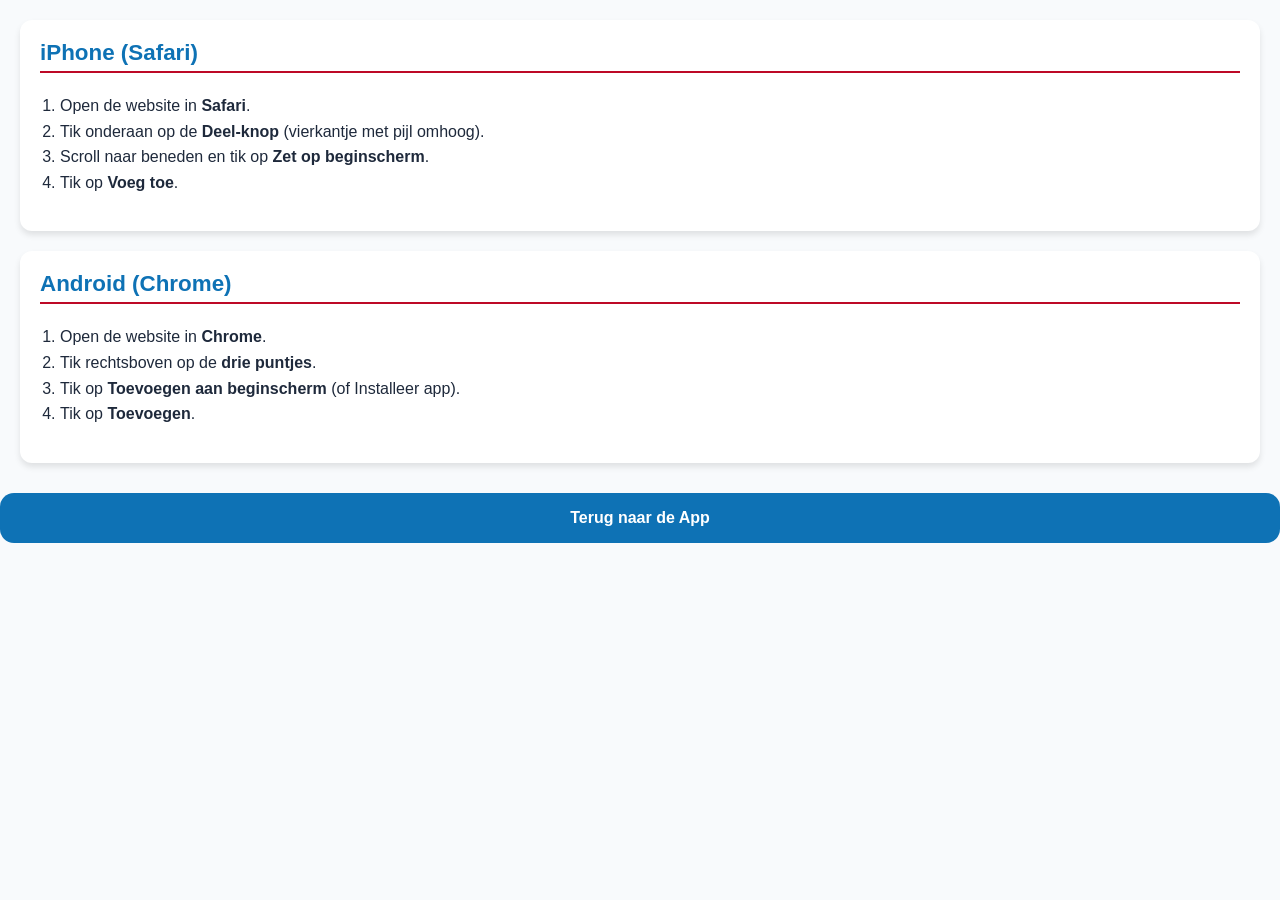
==== instructies.html @ d0880f2c "feat: instructies voor homescreen toegevoegd aan footer" ====
<!DOCTYPE html>
<html lang="nl">
<head>
    <meta charset="UTF-8">
    <meta name="viewport" content="width=device-width, initial-scale=1.0">
    <title>Uitleg Opslaan op Telefoon</title>
    <link rel="stylesheet" href="style.css">
    <style>
        .inst-card { margin: 20px; padding: 20px; border-radius: 12px; background: white; box-shadow: 0 4px 6px rgba(0,0,0,0.1); }
        h2 { color: var(--mx-blue); border-bottom: 2px solid var(--mx-red); padding-bottom: 5px; }
        ol { padding-left: 20px; line-height: 1.6; }
    </style>
</head>
<body style="background-color: #f8fafc; font-family: sans-serif;">
<div class="inst-card">
    <h2>iPhone (Safari)</h2>
    <ol>
        <li>Open de website in <b>Safari</b>.</li>
        <li>Tik onderaan op de <b>Deel-knop</b> (vierkantje met pijl omhoog).</li>
        <li>Scroll naar beneden en tik op <b>Zet op beginscherm</b>.</li>
        <li>Tik op <b>Voeg toe</b>.</li>
    </ol>
</div>

<div class="inst-card">
    <h2>Android (Chrome)</h2>
    <ol>
        <li>Open de website in <b>Chrome</b>.</li>
        <li>Tik rechtsboven op de <b>drie puntjes</b>.</li>
        <li>Tik op <b>Toevoegen aan beginscherm</b> (of Installeer app).</li>
        <li>Tik op <b>Toevoegen</b>.</li>
    </ol>
</div>

<div style="text-align: center; margin-top: 30px;">
    <button class="btn-primary" onclick="window.history.back()">Terug naar de App</button>
</div>
</body>
</html>
---- style.css ----
:root {
    --mx-blue: #0e72b5;
    --mx-red: #bd0926;
    --bg: #ffffff;
    --card-bg: #f8fafc;
    --text: #1e293b;
    --border: #e2e8f0;
}

body {
    font-family: 'Segoe UI', Roboto, Helvetica, Arial, sans-serif;
    background: var(--bg);
    color: var(--text);
    margin: 0;
    padding-bottom: 90px;
    -webkit-font-smoothing: antialiased;
}

.hidden { display: none !important; }

#edit-overlay {
    position: fixed; top:0; left:0; width:100%; height:100%;
    background:rgba(0,0,0,0.5); z-index:3000;
    align-items:center; justify-content:center; backdrop-filter: blur(4px);
}
#edit-overlay:not(.hidden) { display: flex !important; }

.container { padding: 20px; max-width: 480px; margin: auto; }

.card {
    background: var(--card-bg);
    padding: 24px;
    border-radius: 20px;
    border: 1px solid var(--border);
    box-shadow: 0 10px 15px -3px rgba(0,0,0,0.05);
    margin-bottom: 20px;
}

.modal-card { width: 80%; max-width: 350px; text-align: center; }

h2 { margin: 0 0 20px 0; font-size: 1.4rem; color: var(--mx-blue); font-weight: 800; }
label { display: block; margin-top: 15px; font-weight: 600; font-size: 0.85rem; color: #64748b; text-transform: uppercase; letter-spacing: 0.5px; }

input, select {
    width: 100%; padding: 14px; margin-top: 6px;
    border: 2px solid var(--border); border-radius: 12px;
    box-sizing: border-box; font-size: 1rem; background: white;
}

.grid { display: grid; grid-template-columns: 1fr 1fr; gap: 15px; }

/* Buttons */
button {
    width: 100%; padding: 16px; border: none; border-radius: 14px;
    font-size: 1rem; font-weight: 700; cursor: pointer;
    transition: all 0.2s ease; display: flex; align-items: center; justify-content: center; gap: 10px;
}
.btn-primary { background: var(--mx-blue); color: white; }
.btn-success { background: #10b981; color: white; margin-top: 1rem }
.btn-danger { background: var(--mx-red); color: white; }
.btn-danger-outline { background: white; color: var(--mx-red); border: 2px solid var(--mx-red); margin-top: 10px; }
.btn-danger-large { background: white; color: var(--mx-red); border: 2px solid var(--mx-red); margin-top: 30px; }
.btn-outline { background: white; color: var(--text); border: 2px solid var(--border); }
.btn-link { background: none; color: #64748b; font-size: 0.8rem; margin-top: 10px; font-weight: 400; padding: 5px; }

/* Spinners */
.spinner {
    width: 18px; height: 18px; border: 3px solid rgba(255,255,255,0.3);
    border-radius: 50%; border-top-color: #fff;
    animation: spin 0.8s linear infinite; display: none;
}
@keyframes spin { to { transform: rotate(360deg); } }

/* Logo */
.logo-header { text-align: center; margin: 60px 0 30px; }
.logo-text { font-size: 3rem; font-family: sans-serif; font-style: italic; letter-spacing: -1px; line-height: 1; }
.logo-blue { color: var(--mx-blue); font-weight: 900; }
.logo-red { color: var(--mx-red); font-weight: 400; }
.logo-sub { color: #64748b; font-weight: 600; }

/* UI Helpers */
.standby-section { margin-top:20px; padding-top:15px; border-top: 1px solid var(--border); }
.label-blue { color: var(--mx-blue); }
#hours-preview { background: var(--mx-blue); color:white; padding:8px 15px; border-radius:12px; margin-top:20px; font-weight:bold; }
.card-title-blue { font-size: 1rem; margin-top: 0; color: var(--mx-blue); }

/* Navigation */
nav {
    position: fixed; bottom: 20px; left: 20px; right: 20px;
    background: rgba(255, 255, 255, 0.95); backdrop-filter: blur(10px);
    display: flex; border-radius: 20px; box-shadow: 0 20px 25px -5px rgba(0,0,0,0.1);
    border: 1px solid var(--border); height: 75px; z-index: 1000;
}
nav button { flex: 1; background: none; color: #94a3b8; border: none; font-size: 0.75rem; flex-direction: column; gap: 5px; }
nav button.active { color: var(--mx-blue); }
.nav-icon { font-size: 1.2rem; }

.history-item { padding: 12px; border-bottom: 1px solid var(--border); display: flex; justify-content: space-between; align-items: center; font-size: 0.9rem; }

#toast {
    position: fixed; top: 20px; left: 50%; transform: translateX(-50%) translateY(-100px);
    background: #1e293b; color: white; padding: 12px 24px; border-radius: 12px;
    transition: transform 0.4s; z-index: 2000;
}
#toast.show { transform: translateX(-50%) translateY(0); }
/* Maak de delete-knop in de lijst compact */
.btn-delete-small {
    background-color: var(--mx-red);
    color: white;
    border: none;
    border-radius: 6px;
    width: 40px; /* Vaste breedte zodat hij niet uitrekt */
    height: 40px;
    display: flex;
    align-items: center;
    justify-content: center;
    cursor: pointer;
    transition: opacity 0.2s;
}

.btn-delete-small:hover {
    opacity: 0.8;
}

/* Stijl voor de lijst-items */
.driver-list-item {
    display: flex;
    justify-content: space-between;
    align-items: center;
    padding: 12px 0;
    border-bottom: 1px solid #eee;
}

.driver-list-item:last-child {
    border-bottom: none;
}
.main-footer {
    position: fixed;
    bottom: 0;
    left: 0;
    width: 100%;
    background-color: #ffffff;
    border-top: 1px solid #e2e8f0;
    text-align: center;
    padding: 8px 0;
    font-size: 0.8rem;
    color: #64748b; /* Zacht grijs */
    z-index: 9999;
    box-shadow: 0 -2px 10px rgba(0,0,0,0.05);
}

.main-footer p {
    margin: 2px 0;
}

.footer-credit {
    font-size: 0.7rem;
    opacity: 0.8;
    font-style: italic;
}

/* Belangrijk: Geef de app wat ruimte aan de onderkant
   zodat de footer de knoppen niet bedekt */
#app {
    padding-bottom: 60px;
}

/* Pas de navigatie aan zodat deze boven de footer zweeft als je die ook gebruikt */
nav {
    bottom: 45px !important; /* Zet de nav iets hoger vanwege de nieuwe footer */
}
img {
    display: block;
    margin-left: auto;
    margin-right: auto;
    /* De breedte heb je al in HTML staan, dus dit is genoeg */
}

/* Standaard instellingen voor alle schermen */
img {
    display: block;
    margin: 0 auto 20px auto; /* Centkeren en 20px ruimte aan de onderkant */
    max-width: 100%;          /* Zorg dat het nooit breder is dan de container */
    height: auto;             /* Behoud de verhoudingen */
}

/* Mobiel en Tablet (Schermen kleiner dan 768px) */
@media (max-width: 768px) {
    img {
        width: 90%;           /* Op mobiel pakt hij 90% van de schermbreedte */
        max-width: 400px;     /* Maar hij wordt nooit groter dan 400px op mobiel */
    }
}
/* --- FOOTER EN NAVIGATIE AFSTAND --- */

.footer-link {
    color: var(--mx-blue);
    text-decoration: underline;
    font-weight: bold;
    display: inline-block;
    margin: 5px 0;
}

.footer-link:active {
    color: var(--mx-red);
}

/* De navigatiebalk zweeft nu een stukje hoger boven de footer voor een cleaner uiterlijk */
nav {
    bottom: 80px !important; /* Verhoogd van 65px naar 105px */
}

/* Zorg dat de content van de app (zoals ritten) niet achter de nav/footer verdwijnt */
body {
    padding-bottom: 200px; /* Genoeg ruimte onderaan voor scrollen */
}

#app {
    padding-bottom: 120px; /* Ruimte onder de laatste kaart */
}
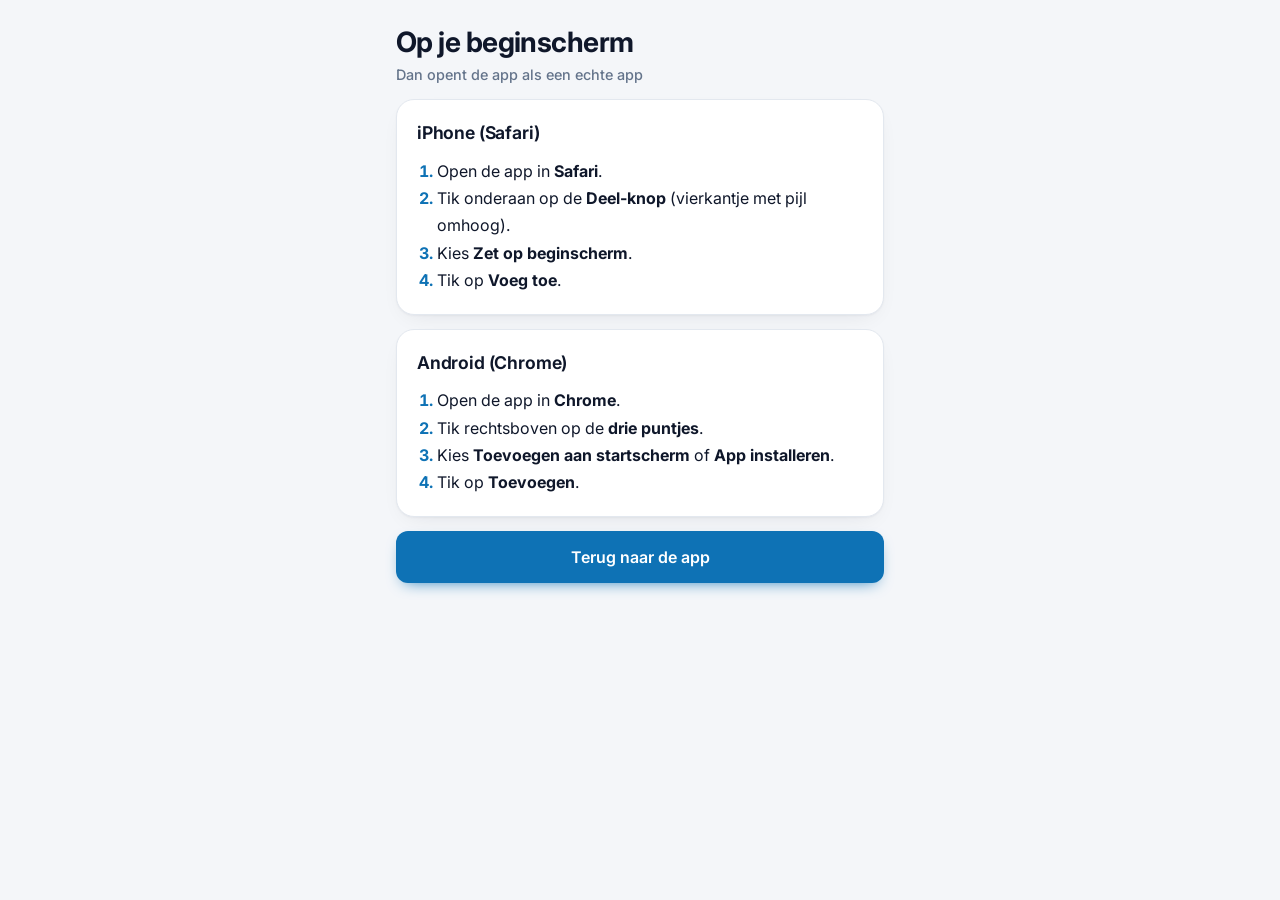
==== commit 73cb4a56: "Uren-invuller omgebouwd: direct naar Google Sheets, zonder Supabase De app was gebouwd voor meerdere" ====
--- a/instructies.html
+++ b/instructies.html
@@ -2,38 +2,48 @@
 <html lang="nl">
 <head>
     <meta charset="UTF-8">
-    <meta name="viewport" content="width=device-width, initial-scale=1.0">
-    <title>Uitleg Opslaan op Telefoon</title>
+    <meta name="viewport" content="width=device-width, initial-scale=1.0, viewport-fit=cover">
+    <title>Op beginscherm zetten</title>
+    <link rel="icon" href="icon.svg" type="image/svg+xml">
+    <link rel="preconnect" href="https://fonts.googleapis.com">
+    <link rel="preconnect" href="https://fonts.gstatic.com" crossorigin>
+    <link href="https://fonts.googleapis.com/css2?family=Inter:wght@400;500;600;700&display=swap" rel="stylesheet">
     <link rel="stylesheet" href="style.css">
-    <style>
-        .inst-card { margin: 20px; padding: 20px; border-radius: 12px; background: white; box-shadow: 0 4px 6px rgba(0,0,0,0.1); }
-        h2 { color: var(--mx-blue); border-bottom: 2px solid var(--mx-red); padding-bottom: 5px; }
-        ol { padding-left: 20px; line-height: 1.6; }
-    </style>
 </head>
-<body style="background-color: #f8fafc; font-family: sans-serif;">
-<div class="inst-card">
-    <h2>iPhone (Safari)</h2>
-    <ol>
-        <li>Open de website in <b>Safari</b>.</li>
-        <li>Tik onderaan op de <b>Deel-knop</b> (vierkantje met pijl omhoog).</li>
-        <li>Scroll naar beneden en tik op <b>Zet op beginscherm</b>.</li>
-        <li>Tik op <b>Voeg toe</b>.</li>
-    </ol>
-</div>
+<body>
 
-<div class="inst-card">
-    <h2>Android (Chrome)</h2>
-    <ol>
-        <li>Open de website in <b>Chrome</b>.</li>
-        <li>Tik rechtsboven op de <b>drie puntjes</b>.</li>
-        <li>Tik op <b>Toevoegen aan beginscherm</b> (of Installeer app).</li>
-        <li>Tik op <b>Toevoegen</b>.</li>
-    </ol>
-</div>
+<header class="topbar">
+    <div>
+        <h1>Op je beginscherm</h1>
+        <p class="topbar-sub">Dan opent de app als een echte app</p>
+    </div>
+</header>
 
-<div style="text-align: center; margin-top: 30px;">
-    <button class="btn-primary" onclick="window.history.back()">Terug naar de App</button>
-</div>
+<main>
+    <div class="view">
+        <div class="card reveal">
+            <h2>iPhone (Safari)</h2>
+            <ol class="stappen">
+                <li>Open de app in <b>Safari</b>.</li>
+                <li>Tik onderaan op de <b>Deel-knop</b> (vierkantje met pijl omhoog).</li>
+                <li>Kies <b>Zet op beginscherm</b>.</li>
+                <li>Tik op <b>Voeg toe</b>.</li>
+            </ol>
+        </div>
+
+        <div class="card reveal">
+            <h2>Android (Chrome)</h2>
+            <ol class="stappen">
+                <li>Open de app in <b>Chrome</b>.</li>
+                <li>Tik rechtsboven op de <b>drie puntjes</b>.</li>
+                <li>Kies <b>Toevoegen aan startscherm</b> of <b>App installeren</b>.</li>
+                <li>Tik op <b>Toevoegen</b>.</li>
+            </ol>
+        </div>
+
+        <a class="btn btn-primary reveal" href="./">Terug naar de app</a>
+    </div>
+</main>
+
 </body>
-</html>+</html>
--- a/style.css
+++ b/style.css
@@ -1,220 +1,486 @@
 :root {
-    --mx-blue: #0e72b5;
-    --mx-red: #bd0926;
-    --bg: #ffffff;
-    --card-bg: #f8fafc;
-    --text: #1e293b;
-    --border: #e2e8f0;
-}
+    --bg: #f4f6f9;
+    --surface: #ffffff;
+    --surface-2: #f1f4f8;
+    --text: #0f172a;
+    --muted: #64748b;
+    --border: #e3e8ef;
+    --accent: #0e72b5;
+    --accent-press: #0b5f97;
+    --accent-soft: #e6f1f9;
+    --danger: #c42b3c;
+    --danger-soft: #fdecee;
+    --success: #12805c;
+    --shadow: 0 1px 2px rgba(15, 23, 42, .04), 0 8px 24px -12px rgba(15, 23, 42, .12);
+    --radius: 18px;
+    --radius-sm: 12px;
+    --ease: cubic-bezier(.2, .8, .2, 1);
+    color-scheme: light;
+}
+
+@media (prefers-color-scheme: dark) {
+    :root {
+        --bg: #0f141b;
+        --surface: #171e27;
+        --surface-2: #1f2833;
+        --text: #e8edf3;
+        --muted: #8b98a9;
+        --border: #2a3441;
+        --accent: #3d9be0;
+        --accent-press: #2f86c7;
+        --accent-soft: #16304a;
+        --danger: #ef5a6b;
+        --danger-soft: #3a1b21;
+        --success: #3cc495;
+        --shadow: 0 1px 2px rgba(0, 0, 0, .3), 0 8px 24px -12px rgba(0, 0, 0, .5);
+        color-scheme: dark;
+    }
+}
+
+*, *::before, *::after { box-sizing: border-box; }
+
+html { -webkit-text-size-adjust: 100%; }
 
 body {
-    font-family: 'Segoe UI', Roboto, Helvetica, Arial, sans-serif;
+    margin: 0;
+    min-height: 100vh;
+    min-height: 100dvh;
     background: var(--bg);
     color: var(--text);
-    margin: 0;
-    padding-bottom: 90px;
+    font-family: 'Inter', -apple-system, BlinkMacSystemFont, 'Segoe UI', Roboto, sans-serif;
+    font-size: 16px;
+    line-height: 1.45;
     -webkit-font-smoothing: antialiased;
+    -webkit-tap-highlight-color: transparent;
+    display: flex;
+    flex-direction: column;
+    padding: env(safe-area-inset-top) env(safe-area-inset-right) env(safe-area-inset-bottom) env(safe-area-inset-left);
 }
 
 .hidden { display: none !important; }
 
-#edit-overlay {
-    position: fixed; top:0; left:0; width:100%; height:100%;
-    background:rgba(0,0,0,0.5); z-index:3000;
-    align-items:center; justify-content:center; backdrop-filter: blur(4px);
-}
-#edit-overlay:not(.hidden) { display: flex !important; }
-
-.container { padding: 20px; max-width: 480px; margin: auto; }
+svg {
+    width: 20px; height: 20px;
+    fill: none; stroke: currentColor; stroke-width: 2;
+    stroke-linecap: round; stroke-linejoin: round;
+    flex-shrink: 0;
+}
+
+/* ---------- Layout ---------- */
+
+.topbar, main, .footer {
+    width: 100%;
+    max-width: 520px;
+    margin: 0 auto;
+    padding-left: 16px;
+    padding-right: 16px;
+}
+
+.topbar {
+    display: flex;
+    align-items: center;
+    justify-content: space-between;
+    padding-top: 22px;
+    padding-bottom: 14px;
+    animation: fade-down .6s var(--ease) both;
+}
+
+h1 { margin: 0; font-size: 1.75rem; font-weight: 700; letter-spacing: -.02em; }
+
+.topbar-sub { margin: 2px 0 0; color: var(--muted); font-size: .9rem; font-weight: 500; }
+
+main { flex: 1; }
+
+.view { display: flex; flex-direction: column; gap: 14px; }
 
 .card {
-    background: var(--card-bg);
-    padding: 24px;
-    border-radius: 20px;
+    background: var(--surface);
     border: 1px solid var(--border);
-    box-shadow: 0 10px 15px -3px rgba(0,0,0,0.05);
-    margin-bottom: 20px;
-}
-
-.modal-card { width: 80%; max-width: 350px; text-align: center; }
-
-h2 { margin: 0 0 20px 0; font-size: 1.4rem; color: var(--mx-blue); font-weight: 800; }
-label { display: block; margin-top: 15px; font-weight: 600; font-size: 0.85rem; color: #64748b; text-transform: uppercase; letter-spacing: 0.5px; }
+    border-radius: var(--radius);
+    box-shadow: var(--shadow);
+    padding: 20px;
+}
+
+.card-head {
+    display: flex;
+    align-items: center;
+    justify-content: space-between;
+    gap: 12px;
+    margin-bottom: 14px;
+}
+
+h2 { margin: 0; font-size: 1.1rem; font-weight: 650; letter-spacing: -.01em; }
+
+#view-koppelen h2 { margin-bottom: 6px; }
+
+.muted { color: var(--muted); margin: 0 0 18px; font-size: .95rem; }
+
+.stack { display: flex; flex-direction: column; gap: 14px; }
+
+.grid-2 { display: grid; grid-template-columns: 1fr 1fr; gap: 12px; }
+
+.footer { text-align: center; padding-top: 22px; padding-bottom: 26px; }
+
+.footer a, .link-subtle {
+    color: var(--muted);
+    font-size: .85rem;
+    text-decoration: none;
+    border-bottom: 1px solid var(--border);
+    transition: color .2s, border-color .2s;
+}
+.footer a:hover, .link-subtle:hover { color: var(--accent); border-color: var(--accent); }
+
+.link-subtle { display: inline-block; margin-top: 16px; }
+
+.stappen { margin: 12px 0 0; padding-left: 20px; line-height: 1.7; color: var(--text); }
+.stappen li::marker { color: var(--accent); font-weight: 700; }
+.view > a.btn { animation-delay: .16s; }
+
+/* ---------- Form ---------- */
+
+.field { display: flex; flex-direction: column; gap: 6px; min-width: 0; }
+
+.field > span, .field > label {
+    font-size: .78rem;
+    font-weight: 600;
+    color: var(--muted);
+    text-transform: uppercase;
+    letter-spacing: .04em;
+}
 
 input, select {
-    width: 100%; padding: 14px; margin-top: 6px;
-    border: 2px solid var(--border); border-radius: 12px;
-    box-sizing: border-box; font-size: 1rem; background: white;
-}
-
-.grid { display: grid; grid-template-columns: 1fr 1fr; gap: 15px; }
-
-/* Buttons */
-button {
-    width: 100%; padding: 16px; border: none; border-radius: 14px;
-    font-size: 1rem; font-weight: 700; cursor: pointer;
-    transition: all 0.2s ease; display: flex; align-items: center; justify-content: center; gap: 10px;
-}
-.btn-primary { background: var(--mx-blue); color: white; }
-.btn-success { background: #10b981; color: white; margin-top: 1rem }
-.btn-danger { background: var(--mx-red); color: white; }
-.btn-danger-outline { background: white; color: var(--mx-red); border: 2px solid var(--mx-red); margin-top: 10px; }
-.btn-danger-large { background: white; color: var(--mx-red); border: 2px solid var(--mx-red); margin-top: 30px; }
-.btn-outline { background: white; color: var(--text); border: 2px solid var(--border); }
-.btn-link { background: none; color: #64748b; font-size: 0.8rem; margin-top: 10px; font-weight: 400; padding: 5px; }
-
-/* Spinners */
-.spinner {
-    width: 18px; height: 18px; border: 3px solid rgba(255,255,255,0.3);
-    border-radius: 50%; border-top-color: #fff;
-    animation: spin 0.8s linear infinite; display: none;
-}
-@keyframes spin { to { transform: rotate(360deg); } }
-
-/* Logo */
-.logo-header { text-align: center; margin: 60px 0 30px; }
-.logo-text { font-size: 3rem; font-family: sans-serif; font-style: italic; letter-spacing: -1px; line-height: 1; }
-.logo-blue { color: var(--mx-blue); font-weight: 900; }
-.logo-red { color: var(--mx-red); font-weight: 400; }
-.logo-sub { color: #64748b; font-weight: 600; }
-
-/* UI Helpers */
-.standby-section { margin-top:20px; padding-top:15px; border-top: 1px solid var(--border); }
-.label-blue { color: var(--mx-blue); }
-#hours-preview { background: var(--mx-blue); color:white; padding:8px 15px; border-radius:12px; margin-top:20px; font-weight:bold; }
-.card-title-blue { font-size: 1rem; margin-top: 0; color: var(--mx-blue); }
-
-/* Navigation */
-nav {
-    position: fixed; bottom: 20px; left: 20px; right: 20px;
-    background: rgba(255, 255, 255, 0.95); backdrop-filter: blur(10px);
-    display: flex; border-radius: 20px; box-shadow: 0 20px 25px -5px rgba(0,0,0,0.1);
-    border: 1px solid var(--border); height: 75px; z-index: 1000;
-}
-nav button { flex: 1; background: none; color: #94a3b8; border: none; font-size: 0.75rem; flex-direction: column; gap: 5px; }
-nav button.active { color: var(--mx-blue); }
-.nav-icon { font-size: 1.2rem; }
-
-.history-item { padding: 12px; border-bottom: 1px solid var(--border); display: flex; justify-content: space-between; align-items: center; font-size: 0.9rem; }
-
-#toast {
-    position: fixed; top: 20px; left: 50%; transform: translateX(-50%) translateY(-100px);
-    background: #1e293b; color: white; padding: 12px 24px; border-radius: 12px;
-    transition: transform 0.4s; z-index: 2000;
-}
-#toast.show { transform: translateX(-50%) translateY(0); }
-/* Maak de delete-knop in de lijst compact */
-.btn-delete-small {
-    background-color: var(--mx-red);
-    color: white;
-    border: none;
-    border-radius: 6px;
-    width: 40px; /* Vaste breedte zodat hij niet uitrekt */
-    height: 40px;
-    display: flex;
+    width: 100%;
+    min-width: 0;
+    height: 50px;
+    padding: 0 14px;
+    border: 1.5px solid var(--border);
+    border-radius: var(--radius-sm);
+    background: var(--surface-2);
+    color: var(--text);
+    font: inherit;
+    font-size: 1.05rem;
+    font-variant-numeric: tabular-nums;
+    transition: border-color .2s, background .2s, box-shadow .2s;
+    -webkit-appearance: none;
+    appearance: none;
+}
+
+select {
+    background-image: url("data:image/svg+xml,%3Csvg xmlns='http://www.w3.org/2000/svg' viewBox='0 0 24 24' fill='none' stroke='%2364748b' stroke-width='2' stroke-linecap='round' stroke-linejoin='round'%3E%3Cpath d='m6 9 6 6 6-6'/%3E%3C/svg%3E");
+    background-repeat: no-repeat;
+    background-position: right 14px center;
+    background-size: 18px;
+    padding-right: 42px;
+    cursor: pointer;
+}
+
+input:focus, select:focus {
+    outline: none;
+    border-color: var(--accent);
+    background: var(--surface);
+    box-shadow: 0 0 0 4px var(--accent-soft);
+}
+
+input::-webkit-date-and-time-value { text-align: left; }
+
+.field-kop { display: flex; align-items: center; justify-content: space-between; gap: 8px; }
+.field-kop > label {
+    font-size: .78rem;
+    font-weight: 600;
+    color: var(--muted);
+    text-transform: uppercase;
+    letter-spacing: .04em;
+}
+
+.chips { display: flex; gap: 6px; }
+
+.chip {
+    height: 30px;
+    padding: 0 12px;
+    border: 1px solid var(--border);
+    border-radius: 999px;
+    background: var(--surface);
+    color: var(--muted);
+    font: inherit;
+    font-size: .8rem;
+    font-weight: 600;
+    cursor: pointer;
+    transition: color .2s, border-color .2s, background .2s, transform .15s;
+}
+.chip:hover { color: var(--text); }
+.chip.active { color: var(--accent); border-color: var(--accent); background: var(--accent-soft); }
+.chip:active { transform: scale(.96); }
+
+.toggle {
+    display: inline-flex;
+    align-items: center;
+    gap: 8px;
+    align-self: flex-start;
+    padding: 6px 2px;
+    border: 0;
+    background: none;
+    color: var(--accent);
+    font: inherit;
+    font-size: .92rem;
+    font-weight: 600;
+    cursor: pointer;
+}
+.toggle svg { width: 18px; height: 18px; transition: transform .3s var(--ease); }
+.toggle[aria-expanded="true"] svg { transform: rotate(45deg); }
+
+/* Standby klapt soepel open via grid-rows */
+.standby {
+    display: grid;
+    grid-template-rows: 0fr;
+    opacity: 0;
+    margin-top: -14px;
+    transition: grid-template-rows .35s var(--ease), opacity .25s, margin-top .35s var(--ease);
+}
+.standby.open { grid-template-rows: 1fr; opacity: 1; margin-top: 0; }
+.standby-inner { overflow: hidden; }
+
+.preview {
+    display: flex;
+    gap: 8px;
+    flex-wrap: wrap;
+    min-height: 0;
+}
+.preview:empty { display: none; }
+
+.pill {
+    display: inline-flex;
+    align-items: baseline;
+    gap: 6px;
+    padding: 8px 12px;
+    border-radius: 999px;
+    background: var(--accent-soft);
+    color: var(--accent);
+    font-size: .9rem;
+    font-weight: 600;
+    animation: pop .35s var(--ease) both;
+}
+.pill b { font-variant-numeric: tabular-nums; font-weight: 700; }
+
+/* ---------- Buttons ---------- */
+
+.btn {
+    position: relative;
+    display: inline-flex;
     align-items: center;
     justify-content: center;
-    cursor: pointer;
-    transition: opacity 0.2s;
-}
-
-.btn-delete-small:hover {
-    opacity: 0.8;
-}
-
-/* Stijl voor de lijst-items */
-.driver-list-item {
-    display: flex;
-    justify-content: space-between;
+    gap: 10px;
+    width: 100%;
+    height: 52px;
+    padding: 0 18px;
+    border: 0;
+    border-radius: var(--radius-sm);
+    font: inherit;
+    font-size: 1rem;
+    font-weight: 600;
+    text-decoration: none;
+    cursor: pointer;
+    transition: background .2s, color .2s, transform .15s var(--ease), box-shadow .2s, opacity .2s;
+}
+.btn:active { transform: scale(.98); }
+.btn:disabled { opacity: .6; cursor: default; }
+
+.btn-primary { background: var(--accent); color: #fff; box-shadow: 0 6px 16px -8px var(--accent); }
+.btn-primary:hover { background: var(--accent-press); }
+
+.btn-danger { background: var(--danger-soft); color: var(--danger); }
+.btn-danger:hover { background: var(--danger); color: #fff; }
+
+.btn-ghost { background: var(--surface); color: var(--text); border: 1px solid var(--border); }
+.btn-ghost:hover { border-color: var(--muted); }
+
+.btn.loading .spinner { display: block; }
+.btn.loading .btn-label { opacity: .85; }
+
+.spinner {
+    display: none;
+    width: 18px; height: 18px;
+    border: 2.5px solid rgba(255, 255, 255, .35);
+    border-top-color: #fff;
+    border-radius: 50%;
+    animation: spin .7s linear infinite;
+}
+
+.icon-btn {
+    display: grid;
+    place-items: center;
+    width: 42px; height: 42px;
+    border: 1px solid var(--border);
+    border-radius: 50%;
+    background: var(--surface);
+    color: var(--muted);
+    cursor: pointer;
+    transition: color .2s, transform .3s var(--ease), border-color .2s;
+}
+.icon-btn:hover { color: var(--text); border-color: var(--muted); }
+.icon-btn.small { width: 36px; height: 36px; }
+.icon-btn.small svg { width: 17px; height: 17px; }
+#btn-instellingen:hover svg { transform: rotate(45deg); }
+#btn-instellingen svg { transition: transform .4s var(--ease); }
+.icon-btn.spinning svg { animation: spin .8s linear infinite; }
+
+.link-btn {
+    border: 0;
+    background: none;
+    color: var(--muted);
+    font: inherit;
+    font-size: .9rem;
+    font-weight: 600;
+    cursor: pointer;
+    padding: 4px;
+}
+.link-btn:hover { color: var(--danger); }
+
+#card-invoer.bewerken { border-color: var(--accent); box-shadow: 0 0 0 4px var(--accent-soft), var(--shadow); }
+
+.acties { display: grid; grid-template-columns: 1fr 1fr; gap: 10px; }
+.acties .btn { font-size: .92rem; height: 50px; }
+
+/* ---------- Maand ---------- */
+
+.stats {
+    display: grid;
+    grid-template-columns: repeat(3, 1fr);
+    gap: 8px;
+    margin-bottom: 8px;
+}
+
+.stat {
+    display: flex;
+    flex-direction: column;
+    gap: 2px;
+    padding: 12px;
+    border-radius: var(--radius-sm);
+    background: var(--surface-2);
+}
+.stat-num { font-size: 1.3rem; font-weight: 700; font-variant-numeric: tabular-nums; letter-spacing: -.01em; }
+.stat-label { font-size: .75rem; color: var(--muted); font-weight: 500; }
+
+.ritten { list-style: none; margin: 0; padding: 0; }
+
+.rit {
+    display: flex;
     align-items: center;
-    padding: 12px 0;
-    border-bottom: 1px solid #eee;
-}
-
-.driver-list-item:last-child {
-    border-bottom: none;
-}
-.main-footer {
+    gap: 14px;
+    width: 100%;
+    padding: 12px 6px;
+    border: 0;
+    border-bottom: 1px solid var(--border);
+    background: none;
+    color: inherit;
+    font: inherit;
+    text-align: left;
+    cursor: pointer;
+    border-radius: 10px;
+    transition: background .2s;
+    animation: fade-up .45s var(--ease) both;
+}
+.ritten li:last-child .rit { border-bottom: 0; }
+.rit:hover { background: var(--surface-2); }
+.rit.nieuw { animation: fade-up .45s var(--ease) both, flash 1.4s ease .2s; }
+
+.rit-dag {
+    display: grid;
+    place-items: center;
+    width: 44px; height: 44px;
+    border-radius: 12px;
+    background: var(--surface-2);
+    line-height: 1;
+    flex-shrink: 0;
+}
+.rit-dag b { font-size: 1.05rem; }
+.rit-dag small { font-size: .65rem; color: var(--muted); text-transform: uppercase; font-weight: 600; margin-top: -8px; }
+
+.rit-info { flex: 1; min-width: 0; display: flex; flex-direction: column; gap: 2px; }
+.rit-tijden { font-weight: 600; font-variant-numeric: tabular-nums; }
+.rit-standby { font-size: .82rem; color: var(--muted); font-variant-numeric: tabular-nums; }
+
+.rit-duur { font-weight: 700; font-variant-numeric: tabular-nums; color: var(--accent); }
+
+.leeg { padding: 26px 8px 10px; text-align: center; color: var(--muted); font-size: .92rem; }
+
+.skeleton {
+    height: 56px;
+    margin: 8px 0;
+    border-radius: 12px;
+    background: linear-gradient(90deg, var(--surface-2) 25%, var(--border) 50%, var(--surface-2) 75%);
+    background-size: 200% 100%;
+    animation: shimmer 1.3s infinite linear;
+}
+
+/* ---------- Dialogs ---------- */
+
+dialog.sheet {
+    width: min(440px, calc(100% - 24px));
+    margin: auto auto 12px;
+    padding: 22px 18px calc(18px + env(safe-area-inset-bottom));
+    border: 1px solid var(--border);
+    border-radius: 22px;
+    background: var(--surface);
+    color: var(--text);
+    box-shadow: 0 24px 60px -12px rgba(0, 0, 0, .35);
+}
+dialog.sheet[open] { animation: sheet-in .35s var(--ease) both; }
+dialog.sheet::backdrop { background: rgba(10, 15, 25, .45); backdrop-filter: blur(3px); animation: fade .25s both; }
+
+@media (min-width: 600px) {
+    dialog.sheet { margin: auto; }
+}
+
+dialog.sheet form { display: flex; flex-direction: column; gap: 10px; }
+.sheet-titel { margin: 0; font-size: 1.1rem; font-weight: 650; text-align: center; }
+.sheet-sub { margin: 0 0 8px; color: var(--muted); font-size: .92rem; text-align: center; }
+.sheet-sub:empty { display: none; }
+
+/* ---------- Toast ---------- */
+
+#toast {
     position: fixed;
-    bottom: 0;
-    left: 0;
-    width: 100%;
-    background-color: #ffffff;
-    border-top: 1px solid #e2e8f0;
-    text-align: center;
-    padding: 8px 0;
-    font-size: 0.8rem;
-    color: #64748b; /* Zacht grijs */
-    z-index: 9999;
-    box-shadow: 0 -2px 10px rgba(0,0,0,0.05);
-}
-
-.main-footer p {
-    margin: 2px 0;
-}
-
-.footer-credit {
-    font-size: 0.7rem;
-    opacity: 0.8;
-    font-style: italic;
-}
-
-/* Belangrijk: Geef de app wat ruimte aan de onderkant
-   zodat de footer de knoppen niet bedekt */
-#app {
-    padding-bottom: 60px;
-}
-
-/* Pas de navigatie aan zodat deze boven de footer zweeft als je die ook gebruikt */
-nav {
-    bottom: 45px !important; /* Zet de nav iets hoger vanwege de nieuwe footer */
-}
-img {
-    display: block;
-    margin-left: auto;
-    margin-right: auto;
-    /* De breedte heb je al in HTML staan, dus dit is genoeg */
-}
-
-/* Standaard instellingen voor alle schermen */
-img {
-    display: block;
-    margin: 0 auto 20px auto; /* Centkeren en 20px ruimte aan de onderkant */
-    max-width: 100%;          /* Zorg dat het nooit breder is dan de container */
-    height: auto;             /* Behoud de verhoudingen */
-}
-
-/* Mobiel en Tablet (Schermen kleiner dan 768px) */
-@media (max-width: 768px) {
-    img {
-        width: 90%;           /* Op mobiel pakt hij 90% van de schermbreedte */
-        max-width: 400px;     /* Maar hij wordt nooit groter dan 400px op mobiel */
-    }
-}
-/* --- FOOTER EN NAVIGATIE AFSTAND --- */
-
-.footer-link {
-    color: var(--mx-blue);
-    text-decoration: underline;
-    font-weight: bold;
-    display: inline-block;
-    margin: 5px 0;
-}
-
-.footer-link:active {
-    color: var(--mx-red);
-}
-
-/* De navigatiebalk zweeft nu een stukje hoger boven de footer voor een cleaner uiterlijk */
-nav {
-    bottom: 80px !important; /* Verhoogd van 65px naar 105px */
-}
-
-/* Zorg dat de content van de app (zoals ritten) niet achter de nav/footer verdwijnt */
-body {
-    padding-bottom: 200px; /* Genoeg ruimte onderaan voor scrollen */
-}
-
-#app {
-    padding-bottom: 120px; /* Ruimte onder de laatste kaart */
-}+    left: 50%;
+    top: calc(14px + env(safe-area-inset-top));
+    z-index: 100;
+    max-width: calc(100% - 32px);
+    padding: 12px 18px;
+    border-radius: 14px;
+    background: var(--text);
+    color: var(--bg);
+    font-size: .92rem;
+    font-weight: 600;
+    box-shadow: 0 12px 30px -10px rgba(0, 0, 0, .4);
+    opacity: 0;
+    transform: translate(-50%, -16px) scale(.96);
+    pointer-events: none;
+    transition: opacity .25s, transform .35s var(--ease);
+}
+#toast.show { opacity: 1; transform: translate(-50%, 0) scale(1); }
+#toast.fout { background: var(--danger); color: #fff; }
+
+/* ---------- Animaties ---------- */
+
+.reveal { animation: fade-up .6s var(--ease) both; }
+.view > .reveal:nth-child(2) { animation-delay: .08s; }
+.view > .reveal:nth-child(3) { animation-delay: .16s; }
+
+@keyframes fade-up { from { opacity: 0; transform: translateY(14px); } to { opacity: 1; transform: none; } }
+@keyframes fade-down { from { opacity: 0; transform: translateY(-10px); } to { opacity: 1; transform: none; } }
+@keyframes fade { from { opacity: 0; } }
+@keyframes pop { from { opacity: 0; transform: scale(.9); } }
+@keyframes sheet-in { from { opacity: 0; transform: translateY(40px); } }
+@keyframes spin { to { transform: rotate(360deg); } }
+@keyframes shimmer { to { background-position: -200% 0; } }
+@keyframes flash { 0%, 100% { background: transparent; } 30% { background: var(--accent-soft); } }
+
+@media (prefers-reduced-motion: reduce) {
+    *, *::before, *::after { animation-duration: .01ms !important; animation-delay: 0s !important; transition-duration: .01ms !important; }
+}
+
+/* ---------- Klein scherm ---------- */
+
+@media (max-width: 380px) {
+    .card { padding: 16px; }
+    .acties { grid-template-columns: 1fr; }
+}
